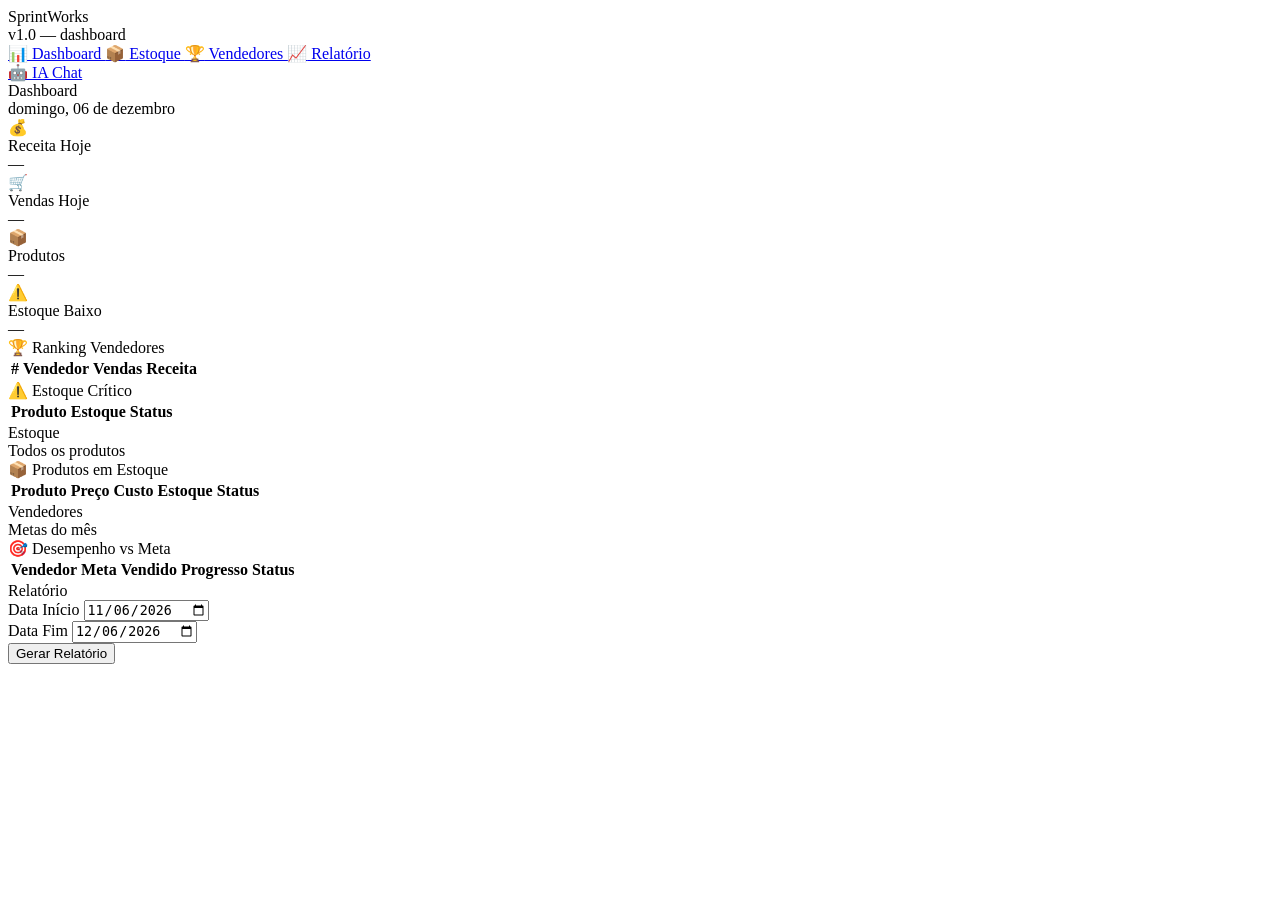
==== frontend/index.html @ 85ae27fc "Atualização: front end adicionado e main atualizado" ====
<!DOCTYPE html>
<html lang="pt-BR">
<head>
<meta charset="UTF-8">
<meta name="viewport" content="width=device-width, initial-scale=1.0">
<title>Sprint Works — Dashboard</title>
<link rel="stylesheet" href="style.css">
</head>
<body>

<!-- SIDEBAR -->
<nav class="sidebar">
  <div class="logo">
    <div class="logo-text">Sprint<span>Works</span></div>
    <div class="logo-sub">v1.0 — dashboard</div>
  </div>
  <a class="nav-item active" href="dashboard.html">
    <span class="nav-icon">📊</span> Dashboard
  </a>
  <a class="nav-item" href="dashboard.html#estoque" onclick="showPage('estoque')">
    <span class="nav-icon">📦</span> Estoque
  </a>
  <a class="nav-item" href="dashboard.html#vendedores" onclick="showPage('vendedores')">
    <span class="nav-icon">🏆</span> Vendedores
  </a>
  <a class="nav-item" href="dashboard.html#relatorio" onclick="showPage('relatorio')">
    <span class="nav-icon">📈</span> Relatório
  </a>
  <div class="nav-divider"></div>
  <a class="nav-item" href="chat.html">
    <span class="nav-icon">🤖</span> IA Chat
  </a>
</nav>

<main class="main">

  <!-- DASHBOARD -->
  <div id="page-dashboard" class="page active">
    <div class="page-header">
      <div class="page-title">Dash<span>board</span></div>
      <div class="badge" id="data-hoje"></div>
    </div>
    <div class="cards-grid">
      <div class="card">
        <div class="card-icon">💰</div>
        <div class="card-label">Receita Hoje</div>
        <div class="card-value green" id="receita-hoje">—</div>
      </div>
      <div class="card">
        <div class="card-icon">🛒</div>
        <div class="card-label">Vendas Hoje</div>
        <div class="card-value purple" id="vendas-hoje">—</div>
      </div>
      <div class="card">
        <div class="card-icon">📦</div>
        <div class="card-label">Produtos</div>
        <div class="card-value teal" id="total-produtos">—</div>
      </div>
      <div class="card">
        <div class="card-icon">⚠️</div>
        <div class="card-label">Estoque Baixo</div>
        <div class="card-value pink" id="estoque-baixo">—</div>
      </div>
    </div>
    <div class="two-cols">
      <div class="table-container">
        <div class="table-header">🏆 Ranking Vendedores</div>
        <table>
          <thead><tr><th>#</th><th>Vendedor</th><th>Vendas</th><th>Receita</th></tr></thead>
          <tbody id="tabela-ranking"></tbody>
        </table>
      </div>
      <div class="table-container">
        <div class="table-header">⚠️ Estoque Crítico</div>
        <table>
          <thead><tr><th>Produto</th><th>Estoque</th><th>Status</th></tr></thead>
          <tbody id="tabela-estoque-critico"></tbody>
        </table>
      </div>
    </div>
  </div>

  <!-- ESTOQUE -->
  <div id="page-estoque" class="page">
    <div class="page-header">
      <div class="page-title">Es<span>toque</span></div>
      <div class="badge">Todos os produtos</div>
    </div>
    <div class="table-container">
      <div class="table-header">📦 Produtos em Estoque</div>
      <table>
        <thead><tr><th>Produto</th><th>Preço</th><th>Custo</th><th>Estoque</th><th>Status</th></tr></thead>
        <tbody id="tabela-estoque"></tbody>
      </table>
    </div>
  </div>

  <!-- VENDEDORES -->
  <div id="page-vendedores" class="page">
    <div class="page-header">
      <div class="page-title">Vende<span>dores</span></div>
      <div class="badge">Metas do mês</div>
    </div>
    <div class="table-container">
      <div class="table-header">🎯 Desempenho vs Meta</div>
      <table>
        <thead><tr><th>Vendedor</th><th>Meta</th><th>Vendido</th><th>Progresso</th><th>Status</th></tr></thead>
        <tbody id="tabela-metas"></tbody>
      </table>
    </div>
  </div>

  <!-- RELATÓRIO -->
  <div id="page-relatorio" class="page">
    <div class="page-header">
      <div class="page-title">Rela<span>tório</span></div>
    </div>
    <div class="relatorio-form">
      <div class="form-group">
        <label class="form-label">Data Início</label>
        <input type="date" class="form-input" id="data-inicio">
      </div>
      <div class="form-group">
        <label class="form-label">Data Fim</label>
        <input type="date" class="form-input" id="data-fim">
      </div>
      <button class="btn-primary" onclick="gerarRelatorio()">Gerar Relatório</button>
    </div>
    <div id="relatorio-resultado"></div>
  </div>

</main>

<script>
const API = 'http://127.0.0.1:8000';

function showPage(name) {
  document.querySelectorAll('.page').forEach(p => p.classList.remove('active'));
  document.querySelectorAll('.nav-item').forEach(n => n.classList.remove('active'));
  document.getElementById('page-' + name).classList.add('active');
  event.currentTarget.classList.add('active');
  if (name === 'estoque') carregarEstoque();
  if (name === 'vendedores') carregarMetas();
}

function formatBRL(val) {
  if (!val) return 'R$ 0,00';
  return 'R$ ' + parseFloat(val).toLocaleString('pt-BR', { minimumFractionDigits: 2 });
}

function getStatusEstoque(qtd) {
  if (qtd <= 10) return ['critical', '🔴 Crítico'];
  if (qtd <= 25) return ['low', '🟡 Baixo'];
  return ['ok', '🟢 OK'];
}

async function carregarDashboard() {
  document.getElementById('data-hoje').textContent = new Date().toLocaleDateString('pt-BR', { weekday: 'long', day: '2-digit', month: 'long' });

  try {
    const res = await fetch(API + '/vendas-hoje');
    const data = await res.json();
    document.getElementById('vendas-hoje').textContent = data.total_vendas || 0;
    document.getElementById('receita-hoje').textContent = formatBRL(data.receita_hoje);
  } catch(e) {}

  try {
    const res = await fetch(API + '/produtos');
    const data = await res.json();
    document.getElementById('total-produtos').textContent = data.length;
  } catch(e) {}

  try {
    const res = await fetch(API + '/estoque-alerta?minimo=25');
    const data = await res.json();
    const qtd = data.produtos ? data.produtos.length : 0;
    document.getElementById('estoque-baixo').textContent = qtd;
    const tbody = document.getElementById('tabela-estoque-critico');
    if (data.produtos && data.produtos.length > 0) {
      tbody.innerHTML = data.produtos.map(p => {
        const [cls, label] = getStatusEstoque(p.estoque);
        return `<tr><td>${p.produto}</td><td><strong>${p.estoque}</strong></td><td><span class="estoque-badge ${cls}">${label}</span></td></tr>`;
      }).join('');
    } else {
      tbody.innerHTML = '<tr><td colspan="3" style="text-align:center;color:var(--muted);padding:24px">✅ Estoque OK</td></tr>';
    }
  } catch(e) {}

  try {
    const res = await fetch(API + '/ranking-vendedores');
    const data = await res.json();
    document.getElementById('tabela-ranking').innerHTML = data.map((v, i) => `
      <tr>
        <td style="color:var(--muted);font-family:'DM Mono',monospace">${i + 1}</td>
        <td><strong>${v.vendedor}</strong></td>
        <td style="font-family:'DM Mono',monospace">${v.total_vendas}</td>
        <td style="color:var(--success)">${formatBRL(v.receita_total)}</td>
      </tr>`).join('');
  } catch(e) {}
}

async function carregarEstoque() {
  try {
    const res = await fetch(API + '/produtos');
    const data = await res.json();
    document.getElementById('tabela-estoque').innerHTML = data.map(p => {
      const [cls, label] = getStatusEstoque(p[4]);
      return `<tr>
        <td><strong>${p[1]}</strong></td>
        <td style="color:var(--accent)">${formatBRL(p[2])}</td>
        <td style="color:var(--muted)">${formatBRL(p[3])}</td>
        <td style="font-family:'DM Mono',monospace;font-weight:600">${p[4]}</td>
        <td><span class="estoque-badge ${cls}">${label}</span></td>
      </tr>`;
    }).join('');
  } catch(e) {}
}

async function carregarMetas() {
  try {
    const res = await fetch(API + '/metas-desempenho');
    const data = await res.json();
    const tbody = document.getElementById('tabela-metas');
    if (!data.desempenho || data.desempenho.length === 0) {
      tbody.innerHTML = '<tr><td colspan="5" style="text-align:center;color:var(--muted);padding:24px">Nenhuma meta cadastrada</td></tr>';
      return;
    }
    tbody.innerHTML = data.desempenho.map(v => {
      const pct = parseFloat(v.percentual);
      const barClass = pct >= 100 ? 'success' : pct >= 60 ? 'warning' : 'danger';
      return `<tr>
        <td><strong>${v.vendedor}</strong></td>
        <td style="color:var(--muted)">${formatBRL(v.meta)}</td>
        <td style="color:var(--success)">${formatBRL(v.vendido)}</td>
        <td style="min-width:120px">
          <div style="font-size:11px;color:var(--muted);font-family:'DM Mono',monospace;margin-bottom:4px">${v.percentual}</div>
          <div class="progress-bar"><div class="progress-fill ${barClass}" style="width:${Math.min(pct,100)}%"></div></div>
        </td>
        <td>${v.status}</td>
      </tr>`;
    }).join('');
  } catch(e) {}
}

async function gerarRelatorio() {
  const inicio = document.getElementById('data-inicio').value;
  const fim = document.getElementById('data-fim').value;
  const div = document.getElementById('relatorio-resultado');
  if (!inicio || !fim) {
    div.innerHTML = '<div class="empty"><div class="empty-icon">📅</div>Selecione as datas</div>';
    return;
  }
  div.innerHTML = '<div class="loading"><div class="dot"></div><div class="dot"></div><div class="dot"></div> Gerando...</div>';
  try {
    const res = await fetch(`${API}/relatorio?data_inicio=${inicio}&data_fim=${fim}`);
    const data = await res.json();
    div.innerHTML = `
      <div class="cards-grid" style="margin-bottom:24px">
        <div class="card"><div class="card-icon">🛒</div><div class="card-label">Total Vendas</div><div class="card-value purple">${data.totais.total_vendas}</div></div>
        <div class="card"><div class="card-icon">💰</div><div class="card-label">Receita Total</div><div class="card-value green">${formatBRL(data.totais.receita_total)}</div></div>
      </div>
      <div class="two-cols">
        <div class="table-container">
          <div class="table-header">📦 Por Produto</div>
          <table><thead><tr><th>Produto</th><th>Qtd</th><th>Valor</th></tr></thead>
          <tbody>${data.por_produto.map(p => `<tr><td><strong>${p.produto}</strong></td><td style="font-family:'DM Mono',monospace">${p.quantidade}</td><td style="color:var(--success)">${formatBRL(p.valor)}</td></tr>`).join('')}</tbody></table>
        </div>
        <div class="table-container">
          <div class="table-header">👤 Por Vendedor</div>
          <table><thead><tr><th>Vendedor</th><th>Vendas</th><th>Receita</th></tr></thead>
          <tbody>${data.por_vendedor.map(v => `<tr><td><strong>${v.vendedor}</strong></td><td style="font-family:'DM Mono',monospace">${v.total_vendas}</td><td style="color:var(--success)">${formatBRL(v.receita)}</td></tr>`).join('')}</tbody></table>
        </div>
      </div>`;
  } catch(e) {
    div.innerHTML = '<div class="empty"><div class="empty-icon">❌</div>Erro ao gerar relatório</div>';
  }
}

// datas padrão
const hoje = new Date().toISOString().split('T')[0];
const mesPassado = new Date(Date.now() - 30*24*60*60*1000).toISOString().split('T')[0];
document.getElementById('data-inicio').value = mesPassado;
document.getElementById('data-fim').value = hoje;

carregarDashboard();
</script>
</body>
</html>
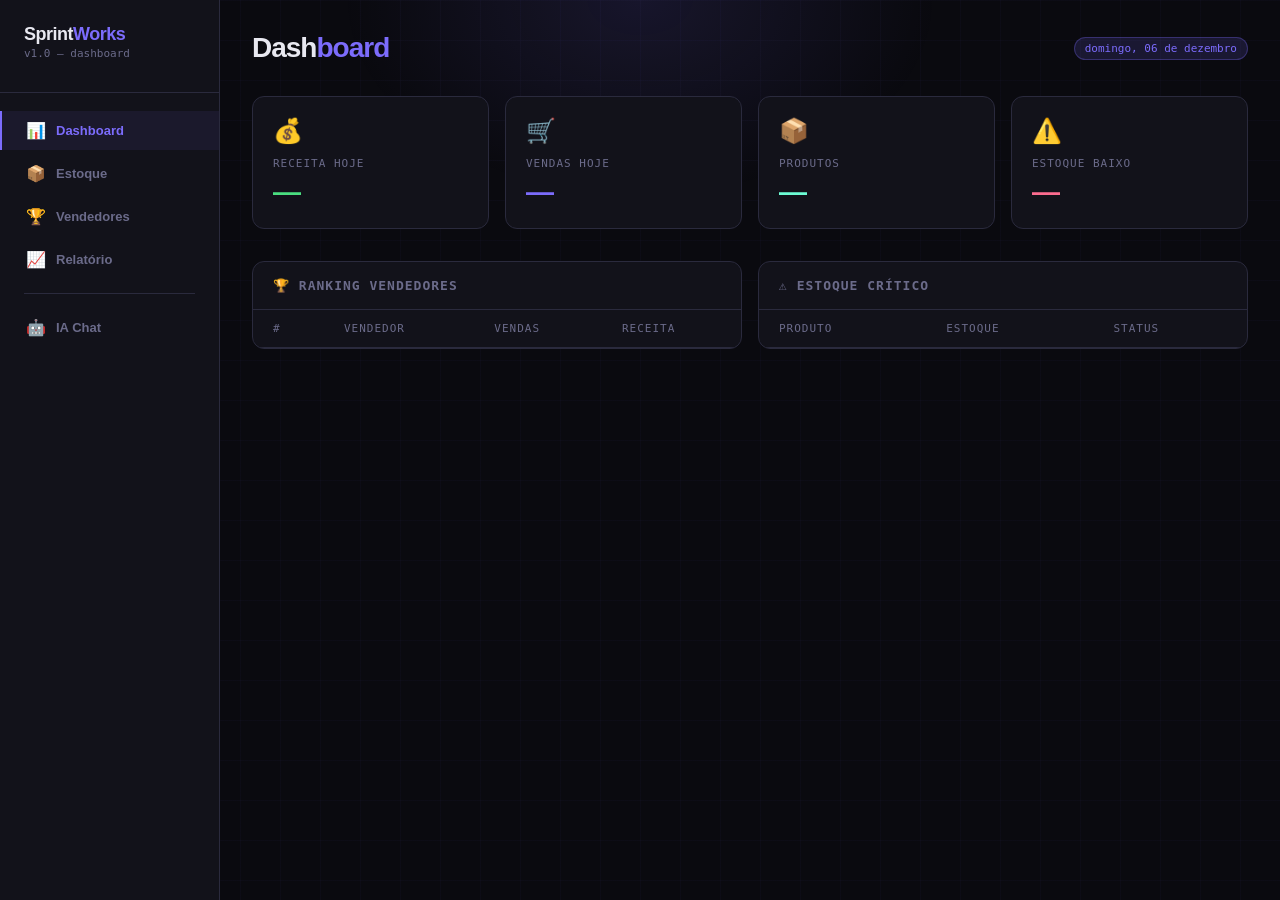
==== commit 5ff5464f: "feat: adiciona frontend dashboard e chat com IA e gráficos" ====
--- a/frontend/index.html
+++ b/frontend/index.html
@@ -4,7 +4,7 @@
 <meta charset="UTF-8">
 <meta name="viewport" content="width=device-width, initial-scale=1.0">
 <title>Sprint Works — Dashboard</title>
-<link rel="stylesheet" href="style.css">
+<link rel="stylesheet" href="Sytle.css">
 </head>
 <body>
 
--- a/frontend/Sytle.css
+++ b/frontend/Sytle.css
@@ -0,0 +1,544 @@
+@import url('https://fonts.googleapis.com/css2?family=Syne:wght@400;600;700;800&family=DM+Mono:wght@400;500&display=swap');
+
+:root {
+  --bg: #0a0a0f;
+  --surface: #12121a;
+  --surface2: #1a1a26;
+  --border: #2a2a3d;
+  --accent: #7c6cfc;
+  --accent2: #fc6c8f;
+  --accent3: #6cfcd4;
+  --text: #e8e8f0;
+  --muted: #6b6b8a;
+  --success: #4ade80;
+  --warning: #fbbf24;
+  --danger: #f87171;
+}
+
+* { margin: 0; padding: 0; box-sizing: border-box; }
+
+body {
+  background: var(--bg);
+  color: var(--text);
+  font-family: 'Syne', sans-serif;
+  min-height: 100vh;
+  overflow-x: hidden;
+}
+
+body::before {
+  content: '';
+  position: fixed;
+  inset: 0;
+  background-image:
+    linear-gradient(rgba(124,108,252,0.03) 1px, transparent 1px),
+    linear-gradient(90deg, rgba(124,108,252,0.03) 1px, transparent 1px);
+  background-size: 40px 40px;
+  pointer-events: none;
+  z-index: 0;
+}
+
+body::after {
+  content: '';
+  position: fixed;
+  top: -200px;
+  left: 50%;
+  transform: translateX(-50%);
+  width: 600px;
+  height: 400px;
+  background: radial-gradient(ellipse, rgba(124,108,252,0.12) 0%, transparent 70%);
+  pointer-events: none;
+  z-index: 0;
+}
+
+/* ─── SIDEBAR ─────────────────────────────────────── */
+.sidebar {
+  position: fixed;
+  left: 0; top: 0; bottom: 0;
+  width: 220px;
+  background: var(--surface);
+  border-right: 1px solid var(--border);
+  display: flex;
+  flex-direction: column;
+  z-index: 100;
+  padding: 24px 0;
+}
+
+.logo {
+  padding: 0 24px 32px;
+  border-bottom: 1px solid var(--border);
+  margin-bottom: 16px;
+}
+
+.logo-text {
+  font-size: 18px;
+  font-weight: 800;
+  letter-spacing: -0.5px;
+}
+
+.logo-text span { color: var(--accent); }
+
+.logo-sub {
+  font-size: 11px;
+  color: var(--muted);
+  font-family: 'DM Mono', monospace;
+  margin-top: 2px;
+}
+
+.nav-item {
+  display: flex;
+  align-items: center;
+  gap: 10px;
+  padding: 10px 24px;
+  cursor: pointer;
+  color: var(--muted);
+  font-size: 13px;
+  font-weight: 600;
+  transition: all 0.15s;
+  border-left: 2px solid transparent;
+  margin: 2px 0;
+  text-decoration: none;
+}
+
+.nav-item:hover {
+  color: var(--text);
+  background: var(--surface2);
+}
+
+.nav-item.active {
+  color: var(--accent);
+  border-left-color: var(--accent);
+  background: rgba(124,108,252,0.08);
+}
+
+.nav-icon { font-size: 16px; }
+
+.nav-divider {
+  height: 1px;
+  background: var(--border);
+  margin: 12px 24px;
+}
+
+/* ─── MAIN ────────────────────────────────────────── */
+.main {
+  margin-left: 220px;
+  padding: 32px;
+  position: relative;
+  z-index: 1;
+  min-height: 100vh;
+}
+
+.page { display: none; }
+.page.active { display: block; animation: fadeIn 0.2s ease; }
+
+@keyframes fadeIn {
+  from { opacity: 0; transform: translateY(6px); }
+  to { opacity: 1; transform: translateY(0); }
+}
+
+/* ─── PAGE HEADER ─────────────────────────────────── */
+.page-header {
+  display: flex;
+  align-items: center;
+  justify-content: space-between;
+  margin-bottom: 32px;
+}
+
+.page-title {
+  font-size: 28px;
+  font-weight: 800;
+  letter-spacing: -1px;
+}
+
+.page-title span { color: var(--accent); }
+
+.badge {
+  font-family: 'DM Mono', monospace;
+  font-size: 11px;
+  padding: 4px 10px;
+  border-radius: 20px;
+  background: rgba(124,108,252,0.15);
+  color: var(--accent);
+  border: 1px solid rgba(124,108,252,0.3);
+}
+
+/* ─── CARDS ───────────────────────────────────────── */
+.cards-grid {
+  display: grid;
+  grid-template-columns: repeat(auto-fill, minmax(220px, 1fr));
+  gap: 16px;
+  margin-bottom: 32px;
+}
+
+.card {
+  background: var(--surface);
+  border: 1px solid var(--border);
+  border-radius: 12px;
+  padding: 20px;
+  position: relative;
+  overflow: hidden;
+  transition: border-color 0.2s, transform 0.2s;
+}
+
+.card:hover {
+  border-color: var(--accent);
+  transform: translateY(-2px);
+}
+
+.card::before {
+  content: '';
+  position: absolute;
+  top: 0; left: 0; right: 0;
+  height: 2px;
+  background: linear-gradient(90deg, var(--accent), var(--accent2));
+  opacity: 0;
+  transition: opacity 0.2s;
+}
+
+.card:hover::before { opacity: 1; }
+
+.card-icon { font-size: 24px; margin-bottom: 12px; }
+
+.card-label {
+  font-size: 11px;
+  color: var(--muted);
+  font-family: 'DM Mono', monospace;
+  text-transform: uppercase;
+  letter-spacing: 1px;
+  margin-bottom: 6px;
+}
+
+.card-value {
+  font-size: 28px;
+  font-weight: 800;
+  letter-spacing: -1px;
+}
+
+.card-value.green { color: var(--success); }
+.card-value.purple { color: var(--accent); }
+.card-value.pink { color: var(--accent2); }
+.card-value.teal { color: var(--accent3); }
+
+/* ─── TABLES ──────────────────────────────────────── */
+.table-container {
+  background: var(--surface);
+  border: 1px solid var(--border);
+  border-radius: 12px;
+  overflow: hidden;
+  margin-bottom: 24px;
+}
+
+.table-header {
+  padding: 16px 20px;
+  border-bottom: 1px solid var(--border);
+  font-size: 13px;
+  font-weight: 700;
+  color: var(--muted);
+  text-transform: uppercase;
+  letter-spacing: 1px;
+  font-family: 'DM Mono', monospace;
+  display: flex;
+  align-items: center;
+  justify-content: space-between;
+}
+
+table { width: 100%; border-collapse: collapse; }
+
+th {
+  text-align: left;
+  padding: 12px 20px;
+  font-size: 11px;
+  color: var(--muted);
+  font-family: 'DM Mono', monospace;
+  text-transform: uppercase;
+  letter-spacing: 1px;
+  border-bottom: 1px solid var(--border);
+  font-weight: 500;
+}
+
+td {
+  padding: 12px 20px;
+  font-size: 13px;
+  border-bottom: 1px solid rgba(42,42,61,0.5);
+}
+
+tr:last-child td { border-bottom: none; }
+tr:hover td { background: rgba(124,108,252,0.04); }
+
+/* ─── PROGRESS ────────────────────────────────────── */
+.progress-bar {
+  height: 6px;
+  background: var(--border);
+  border-radius: 3px;
+  overflow: hidden;
+  margin-top: 4px;
+}
+
+.progress-fill {
+  height: 100%;
+  border-radius: 3px;
+  background: linear-gradient(90deg, var(--accent), var(--accent2));
+  transition: width 0.6s ease;
+}
+
+.progress-fill.danger { background: var(--danger); }
+.progress-fill.warning { background: var(--warning); }
+.progress-fill.success { background: var(--success); }
+
+/* ─── ESTOQUE BADGE ───────────────────────────────── */
+.estoque-badge {
+  display: inline-flex;
+  align-items: center;
+  gap: 4px;
+  padding: 3px 8px;
+  border-radius: 20px;
+  font-size: 11px;
+  font-family: 'DM Mono', monospace;
+  font-weight: 500;
+}
+
+.estoque-badge.ok { background: rgba(74,222,128,0.1); color: var(--success); }
+.estoque-badge.low { background: rgba(251,191,36,0.1); color: var(--warning); }
+.estoque-badge.critical { background: rgba(248,113,113,0.1); color: var(--danger); }
+
+/* ─── FORM ────────────────────────────────────────── */
+.relatorio-form {
+  background: var(--surface);
+  border: 1px solid var(--border);
+  border-radius: 12px;
+  padding: 20px;
+  margin-bottom: 24px;
+  display: flex;
+  gap: 12px;
+  align-items: flex-end;
+  flex-wrap: wrap;
+}
+
+.form-group {
+  display: flex;
+  flex-direction: column;
+  gap: 6px;
+}
+
+.form-label {
+  font-size: 11px;
+  color: var(--muted);
+  font-family: 'DM Mono', monospace;
+  text-transform: uppercase;
+  letter-spacing: 1px;
+}
+
+.form-input {
+  background: var(--surface2);
+  border: 1px solid var(--border);
+  border-radius: 8px;
+  padding: 10px 14px;
+  color: var(--text);
+  font-family: 'DM Mono', monospace;
+  font-size: 13px;
+  outline: none;
+  transition: border-color 0.2s;
+}
+
+.form-input:focus { border-color: var(--accent); }
+
+.btn-primary {
+  background: var(--accent);
+  border: none;
+  border-radius: 8px;
+  padding: 10px 20px;
+  color: white;
+  font-family: 'Syne', sans-serif;
+  font-size: 13px;
+  font-weight: 700;
+  cursor: pointer;
+  transition: opacity 0.2s;
+  height: 40px;
+}
+
+.btn-primary:hover { opacity: 0.85; }
+
+/* ─── CHAT ────────────────────────────────────────── */
+.chat-container {
+  display: grid;
+  grid-template-rows: 1fr auto auto;
+  height: calc(100vh - 130px);
+  background: var(--surface);
+  border: 1px solid var(--border);
+  border-radius: 12px;
+  overflow: hidden;
+}
+
+.chat-messages {
+  padding: 24px;
+  overflow-y: auto;
+  display: flex;
+  flex-direction: column;
+  gap: 16px;
+}
+
+.chat-messages::-webkit-scrollbar { width: 4px; }
+.chat-messages::-webkit-scrollbar-track { background: transparent; }
+.chat-messages::-webkit-scrollbar-thumb { background: var(--border); border-radius: 2px; }
+
+.msg {
+  display: flex;
+  gap: 12px;
+  max-width: 80%;
+  animation: fadeUp 0.3s ease;
+}
+
+@keyframes fadeUp {
+  from { opacity: 0; transform: translateY(10px); }
+  to { opacity: 1; transform: translateY(0); }
+}
+
+.msg.user { align-self: flex-end; flex-direction: row-reverse; }
+
+.msg-avatar {
+  width: 32px;
+  height: 32px;
+  border-radius: 8px;
+  display: flex;
+  align-items: center;
+  justify-content: center;
+  font-size: 14px;
+  flex-shrink: 0;
+}
+
+.msg.user .msg-avatar { background: rgba(124,108,252,0.2); }
+.msg.ai .msg-avatar { background: rgba(108,252,212,0.2); }
+
+.msg-bubble {
+  padding: 12px 16px;
+  border-radius: 12px;
+  font-size: 14px;
+  line-height: 1.6;
+}
+
+.msg.user .msg-bubble {
+  background: rgba(124,108,252,0.15);
+  border: 1px solid rgba(124,108,252,0.3);
+  border-top-right-radius: 4px;
+}
+
+.msg.ai .msg-bubble {
+  background: var(--surface2);
+  border: 1px solid var(--border);
+  border-top-left-radius: 4px;
+  white-space: pre-wrap;
+}
+
+.chat-input-area {
+  padding: 16px;
+  border-top: 1px solid var(--border);
+  display: flex;
+  gap: 10px;
+}
+
+.chat-input {
+  flex: 1;
+  background: var(--surface2);
+  border: 1px solid var(--border);
+  border-radius: 8px;
+  padding: 12px 16px;
+  color: var(--text);
+  font-family: 'Syne', sans-serif;
+  font-size: 14px;
+  outline: none;
+  transition: border-color 0.2s;
+}
+
+.chat-input:focus { border-color: var(--accent); }
+.chat-input::placeholder { color: var(--muted); }
+
+.chat-send {
+  background: var(--accent);
+  border: none;
+  border-radius: 8px;
+  padding: 12px 20px;
+  color: white;
+  font-family: 'Syne', sans-serif;
+  font-size: 13px;
+  font-weight: 700;
+  cursor: pointer;
+  transition: opacity 0.2s, transform 0.1s;
+}
+
+.chat-send:hover { opacity: 0.85; }
+.chat-send:active { transform: scale(0.97); }
+.chat-send:disabled { opacity: 0.5; cursor: not-allowed; }
+
+.quick-questions {
+  display: flex;
+  gap: 8px;
+  flex-wrap: wrap;
+  padding: 12px 16px;
+  border-top: 1px solid var(--border);
+}
+
+.quick-btn {
+  background: var(--surface2);
+  border: 1px solid var(--border);
+  border-radius: 20px;
+  padding: 6px 12px;
+  color: var(--muted);
+  font-size: 12px;
+  font-family: 'Syne', sans-serif;
+  cursor: pointer;
+  transition: all 0.15s;
+}
+
+.quick-btn:hover {
+  color: var(--accent);
+  border-color: var(--accent);
+  background: rgba(124,108,252,0.08);
+}
+
+/* ─── LOADING ─────────────────────────────────────── */
+.loading {
+  display: flex;
+  align-items: center;
+  gap: 8px;
+  color: var(--muted);
+  font-size: 13px;
+  padding: 12px 0;
+}
+
+.dot {
+  width: 6px; height: 6px;
+  border-radius: 50%;
+  background: var(--accent);
+  animation: bounce 1.2s infinite;
+}
+
+.dot:nth-child(2) { animation-delay: 0.2s; }
+.dot:nth-child(3) { animation-delay: 0.4s; }
+
+@keyframes bounce {
+  0%, 60%, 100% { transform: translateY(0); opacity: 0.4; }
+  30% { transform: translateY(-6px); opacity: 1; }
+}
+
+/* ─── EMPTY ───────────────────────────────────────── */
+.empty {
+  text-align: center;
+  padding: 48px;
+  color: var(--muted);
+  font-size: 14px;
+}
+
+.empty-icon { font-size: 40px; margin-bottom: 12px; }
+
+/* ─── LAYOUT ──────────────────────────────────────── */
+.two-cols {
+  display: grid;
+  grid-template-columns: 1fr 1fr;
+  gap: 16px;
+  margin-bottom: 24px;
+}
+
+@media (max-width: 900px) {
+  .two-cols { grid-template-columns: 1fr; }
+  .sidebar { display: none; }
+  .main { margin-left: 0; }
+}
